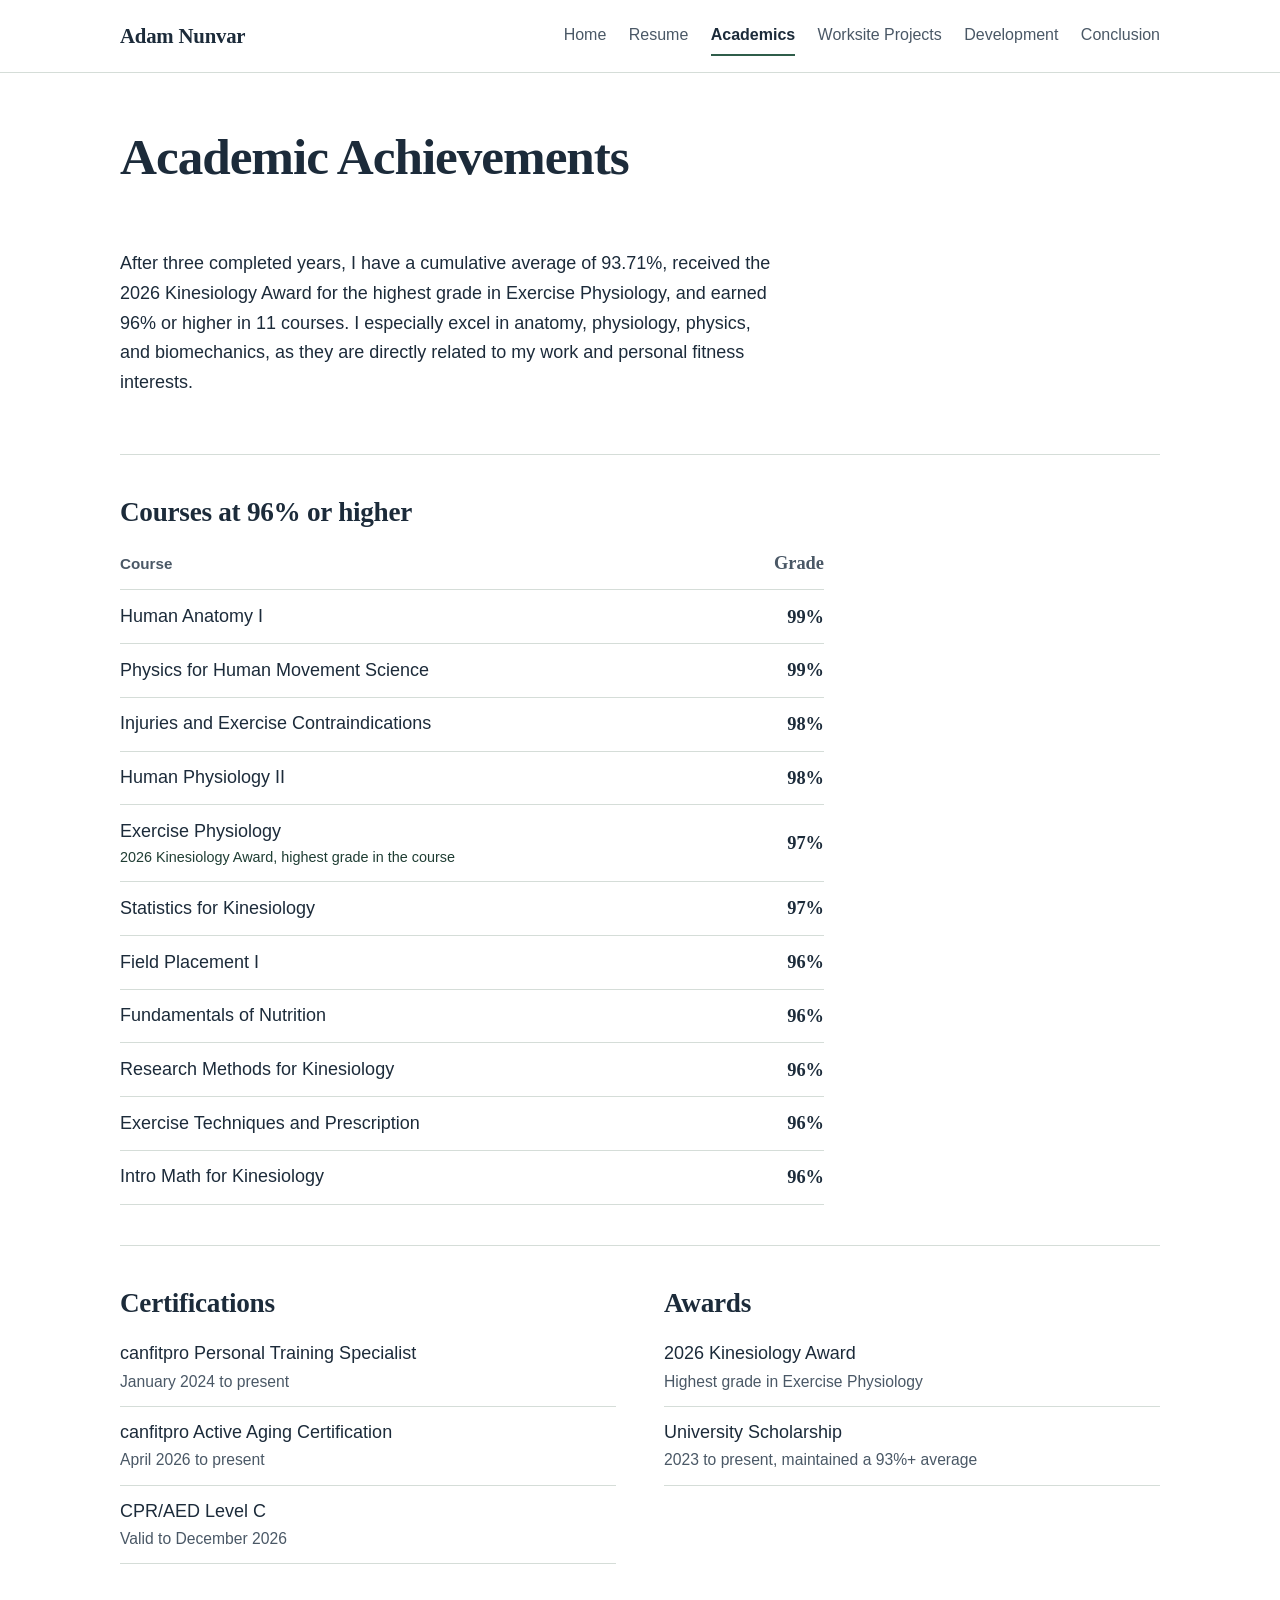
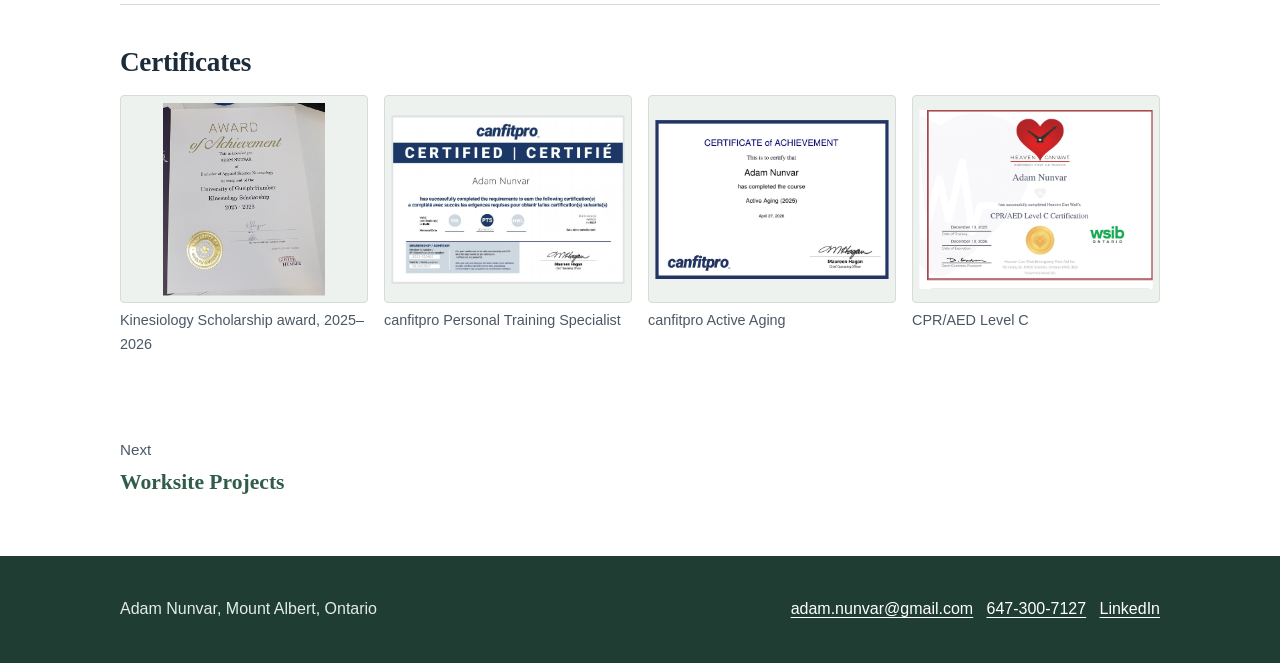
==== academics.html @ 46a08e7b "Add certificates gallery to Academic Achievements Co-Authored-By: Claude Opus 5.5 <noreply@anthropic" ====
<!doctype html>
<html lang="en-CA">
<head>
<meta charset="utf-8">
<meta name="viewport" content="width=device-width, initial-scale=1">
<title>Academic Achievements | Adam Nunvar</title>
<meta name="description" content="Adam Nunvar is a fourth-year kinesiology student, canfitpro certified personal trainer, and founder of Mount Wellness, small-group fitness for adults 60+ in Mount Albert, Ontario.">
<meta property="og:title" content="Academic Achievements | Adam Nunvar">
<meta property="og:description" content="Adam Nunvar is a fourth-year kinesiology student, canfitpro certified personal trainer, and founder of Mount Wellness, small-group fitness for adults 60+ in Mount Albert, Ontario.">
<meta property="og:image" content="adam-nunvar.jpg">
<link rel="icon" href="data:image/svg+xml,%3Csvg xmlns='http://www.w3.org/2000/svg' viewBox='0 0 64 64'%3E%3Crect width='64' height='64' rx='12' fill='%232f5d4a'/%3E%3Ctext x='32' y='43' font-family='Georgia,serif' font-size='30' font-weight='700' fill='white' text-anchor='middle'%3EAN%3C/text%3E%3C/svg%3E">
<link rel="preload" href="literata.woff2" as="font" type="font/woff2" crossorigin>
<link rel="stylesheet" href="styles.css?v=5">
<script src="site.js?v=5" defer></script>
</head>
<body>
<a class="skip" href="#main">Skip to content</a>
<header class="site-header">
  <div class="wrap">
    <a class="brand" href="index.html">Adam Nunvar</a>
    <nav class="nav" aria-label="Portfolio sections">
<a href="index.html">Home</a>
<a href="resume.html">Resume</a>
<a href="academics.html" aria-current="page">Academics</a>
<a href="projects.html">Worksite Projects</a>
<a href="development.html">Development</a>
<a href="conclusion.html">Conclusion</a>
    </nav>
  </div>
</header>
<main id="main">
<div class="wrap page-head">
    <h1>Academic Achievements</h1>
</div>
<div class="wrap">
  <section class="block prose" aria-label="Summary">
    <p>After three completed years, I have a cumulative average of 93.71%, received the 2026 Kinesiology Award for the highest grade in Exercise Physiology, and earned 96% or higher in 11 courses. I especially excel in anatomy, physiology, physics, and biomechanics, as they are directly related to my work and personal fitness interests.</p>
  </section>
  <section class="block" aria-labelledby="top-courses">
    <h2 id="top-courses">Courses at 96% or higher</h2>
    <table class="grades">
      <thead><tr><th scope="col">Course</th><th scope="col" class="num">Grade</th></tr></thead>
      <tbody>
        <tr><td>Human Anatomy I</td><td class="num">99%</td></tr>
        <tr><td>Physics for Human Movement Science</td><td class="num">99%</td></tr>
        <tr><td>Injuries and Exercise Contraindications</td><td class="num">98%</td></tr>
        <tr><td>Human Physiology II</td><td class="num">98%</td></tr>
        <tr><td>Exercise Physiology<span class="note">2026 Kinesiology Award, highest grade in the course</span></td><td class="num">97%</td></tr>
        <tr><td>Statistics for Kinesiology</td><td class="num">97%</td></tr>
        <tr><td>Field Placement I</td><td class="num">96%</td></tr>
        <tr><td>Fundamentals of Nutrition</td><td class="num">96%</td></tr>
        <tr><td>Research Methods for Kinesiology</td><td class="num">96%</td></tr>
        <tr><td>Exercise Techniques and Prescription</td><td class="num">96%</td></tr>
        <tr><td>Intro Math for Kinesiology</td><td class="num">96%</td></tr>
      </tbody>
    </table>
  </section>
  <section class="block two-col">
    <div>
      <h2>Certifications</h2>
      <ul class="plain-list">
        <li>canfitpro Personal Training Specialist<span>January 2024 to present</span></li>
        <li>canfitpro Active Aging Certification<span>April 2026 to present</span></li>
        <li>CPR/AED Level C<span>Valid to December 2026</span></li>
      </ul>
    </div>
    <div>
      <h2>Awards</h2>
      <ul class="plain-list">
        <li>2026 Kinesiology Award<span>Highest grade in Exercise Physiology</span></li>
        <li>University Scholarship<span>2023 to present, maintained a 93%+ average</span></li>
      </ul>
    </div>
  </section>
  <section class="block" aria-labelledby="certificates">
    <h2 id="certificates">Certificates</h2>
    <div class="gallery-block"><div class="gallery four certs"><figure><a class="zoom" href="cert-kin-award.jpg"><img src="cert-kin-award.jpg" alt="University of Guelph-Humber Award of Achievement for the Kinesiology Scholarship, 2025 to 2026, awarded to Adam Nunvar" loading="lazy"></a><figcaption>Kinesiology Scholarship award, 2025–2026</figcaption></figure><figure><a class="zoom" href="cert-pts.jpg"><img src="cert-pts.jpg" alt="canfitpro certificate showing Adam Nunvar as a certified Personal Training Specialist, renewal date June 29, 2027" loading="lazy"></a><figcaption>canfitpro Personal Training Specialist</figcaption></figure><figure><a class="zoom" href="cert-active-aging.jpg"><img src="cert-active-aging.jpg" alt="canfitpro Certificate of Achievement for the Active Aging course, awarded to Adam Nunvar on April 27, 2026" loading="lazy"></a><figcaption>canfitpro Active Aging</figcaption></figure><figure><a class="zoom" href="cert-cpr.jpg"><img src="cert-cpr.jpg" alt="Heaven Can Wait CPR/AED Level C certificate for Adam Nunvar, trained December 13, 2025, expires December 13, 2026" loading="lazy"></a><figcaption>CPR/AED Level C</figcaption></figure></div></div>
  </section>
</div>
<div class="wrap next">
  <small>Next</small>
  <a href="projects.html">Worksite Projects</a>
</div>
</main>
<footer class="site-footer">
  <div class="wrap">
    <p>Adam Nunvar, Mount Albert, Ontario</p>
    <p><a href="mailto:adam.nunvar@gmail.com">adam.nunvar@gmail.com</a> &nbsp; <a href="tel:+16473007127">647-300-7127</a> &nbsp; <a href="https://www.linkedin.com/in/adam-nunvar-423a0a282/">LinkedIn</a></p>
  </div>
</footer>
<script>
(function () {
  if (!("IntersectionObserver" in window) || window.matchMedia("(prefers-reduced-motion: reduce)").matches) return;
  document.documentElement.classList.add("js-reveal");
  var io = new IntersectionObserver(function (items) {
    items.forEach(function (it) { if (it.isIntersecting) { it.target.classList.add("in"); io.unobserve(it.target); } });
  }, { rootMargin: "0px 0px -8% 0px" });
  document.querySelectorAll(".reveal").forEach(function (el) { io.observe(el); });
})();
</script>
</body>
</html>
---- styles.css ----
@font-face { font-family: "Literata"; src: url("fonts/literata.woff2") format("woff2-variations"), url("fonts/literata.woff2") format("woff2"); font-weight: 200 900; font-style: normal; font-display: swap; }
@font-face { font-family: "Public Sans"; src: url("fonts/public-sans-400.woff2") format("woff2"); font-weight: 400; font-style: normal; font-display: swap; }
@font-face { font-family: "Public Sans"; src: url("fonts/public-sans-600.woff2") format("woff2"); font-weight: 600; font-style: normal; font-display: swap; }

:root {
  --ink: #1c2b3a;
  --ink-soft: #4a5866;
  --spruce: #2f5d4a;
  --spruce-deep: #1f3d33;
  --mist: #eef2ef;
  --line: #d5ddd8;
  --paper: #ffffff;
  --serif: "Literata", Georgia, serif;
  --sans: "Public Sans", "Segoe UI", Arial, sans-serif;
  --measure: 66ch;
}

* { box-sizing: border-box; }
html { -webkit-text-size-adjust: 100%; }
body {
  margin: 0;
  background: var(--paper);
  color: var(--ink);
  font-family: var(--sans);
  font-size: 1.125rem;
  line-height: 1.65;
}
img { max-width: 100%; height: auto; display: block; }
a { color: var(--spruce); text-underline-offset: 3px; }
a:hover { color: var(--spruce-deep); }
:focus-visible { outline: 3px solid var(--spruce); outline-offset: 3px; border-radius: 2px; }

.skip { position: absolute; left: -999px; top: 0; background: var(--spruce); color: #fff; padding: .5rem 1rem; z-index: 10; }
.skip:focus { left: 1rem; top: 1rem; }

.wrap { width: 100%; max-width: 1080px; margin: 0 auto; padding: 0 1.25rem; }

/* Header */
.site-header { border-bottom: 1px solid var(--line); background: var(--paper); }
.site-header .wrap { display: flex; align-items: center; justify-content: space-between; gap: 1.5rem; min-height: 4.5rem; flex-wrap: wrap; }
.brand { font-family: var(--serif); font-weight: 600; font-size: 1.3rem; color: var(--ink); text-decoration: none; letter-spacing: -.01em; }
.nav { display: flex; gap: .25rem 1.4rem; flex-wrap: wrap; }
.nav a { color: var(--ink-soft); text-decoration: none; font-size: 1rem; padding: .35rem 0; border-bottom: 2px solid transparent; }
.nav a:hover { color: var(--ink); }
.nav a[aria-current="page"] { color: var(--ink); border-bottom-color: var(--spruce); font-weight: 600; }

/* Page title */
.page-head { padding-top: 3.5rem; padding-bottom: 1.5rem; }
.page-head h1 { font-family: var(--serif); font-weight: 600; font-size: clamp(2.2rem, 5vw, 3.2rem); line-height: 1.1; margin: 0; letter-spacing: -.02em; }
.page-head p { margin: .9rem 0 0; color: var(--ink-soft); max-width: var(--measure); }

h2 { font-family: var(--serif); font-weight: 600; font-size: 1.7rem; line-height: 1.25; margin: 0 0 .5rem; letter-spacing: -.01em; }
h3 { font-family: var(--serif); font-weight: 600; font-size: 1.3rem; line-height: 1.3; margin: 0; }
p { margin: 0 0 1rem; }
.prose { max-width: var(--measure); }

section.block { padding: 2.5rem 0; }
section.block + section.block { border-top: 1px solid var(--line); }

/* Home hero */
.hero { display: grid; grid-template-columns: minmax(0, 5fr) minmax(0, 7fr); gap: 3.5rem; align-items: start; padding: 3.5rem 0 3rem; }
.hero-photo { margin: 0; }
.hero-photo img { border-radius: 6px; aspect-ratio: 4 / 5; object-fit: cover; width: 100%; }
.hero h1 { font-family: var(--serif); font-weight: 600; font-size: clamp(2.8rem, 7vw, 4.6rem); line-height: 1; letter-spacing: -.03em; margin: 0 0 .9rem; }
.roles { list-style: none; padding: 0; margin: 0 0 2rem; display: flex; flex-wrap: wrap; gap: .5rem; }
.roles li { background: var(--mist); color: var(--spruce-deep); font-size: .95rem; font-weight: 600; padding: .3rem .75rem; border-radius: 999px; }
.hero .prose p:first-child { font-family: var(--serif); font-size: 1.35rem; line-height: 1.5; }
.actions { display: flex; flex-wrap: wrap; gap: .75rem; margin-top: 1.75rem; }
.btn { display: inline-block; background: var(--spruce); color: #fff; text-decoration: none; font-weight: 600; padding: .8rem 1.3rem; border-radius: 6px; font-size: 1rem; }
.btn:hover { background: var(--spruce-deep); color: #fff; }
.btn.secondary { background: transparent; color: var(--spruce); box-shadow: inset 0 0 0 2px var(--spruce); }
.btn.secondary:hover { background: var(--mist); color: var(--spruce-deep); }

/* Training log */
.log { background: var(--mist); border-radius: 6px; padding: 2rem 2.25rem; }
.log h2 { font-size: 1.4rem; margin-bottom: 1rem; }
.log dl { margin: 0; display: grid; grid-template-columns: max-content 1fr; }
.log dt, .log dd { padding: .85rem 0; border-top: 1px solid var(--line); margin: 0; }
.log dt { font-family: var(--serif); font-weight: 600; font-size: 1.6rem; line-height: 1.2; padding-right: 2rem; color: var(--spruce-deep); font-variant-numeric: tabular-nums; }
.log dd { align-self: center; color: var(--ink); }
.log dt:first-of-type, .log dd:first-of-type { border-top: 0; }

/* Quote */
.quote { margin: 0; max-width: 46rem; }
.quote p { font-family: var(--serif); font-size: clamp(1.35rem, 2.6vw, 1.7rem); line-height: 1.45; margin: 0 0 1rem; }
.quote p::before { content: "\201C"; }
.quote p::after { content: "\201D"; }
.quote cite { font-style: normal; color: var(--ink-soft); }

/* Entries (resume, projects, development) */
.entry { display: grid; grid-template-columns: 13rem minmax(0, 1fr); gap: 2rem; padding: 2.25rem 0; border-top: 1px solid var(--line); }
.entry:first-of-type { border-top: 0; }
.entry-when { color: var(--ink-soft); font-size: .98rem; line-height: 1.5; }
.entry-when strong { display: block; color: var(--ink); font-weight: 600; }
.entry h3 { margin-bottom: .2rem; }
.entry .org { color: var(--ink-soft); margin: 0 0 1rem; }
.entry .body { max-width: var(--measure); }
.entry-title { display: flex; align-items: center; gap: .9rem; }
.entry-title img { width: 3.2rem; height: 3.2rem; flex: none; }
.skills { margin: 1rem 0 0; color: var(--spruce-deep); font-size: 1rem; }
.skills b { font-weight: 600; }
.status { display: inline-block; background: var(--mist); color: var(--spruce-deep); font-size: .9rem; font-weight: 600; padding: .2rem .65rem; border-radius: 999px; margin-left: .5rem; vertical-align: middle; }

.figure { margin: 0 0 1.25rem; }
.figure img { border-radius: 6px; border: 1px solid var(--line); }
.figure figcaption { color: var(--ink-soft); font-size: .95rem; margin-top: .5rem; }

.lesson { border-left: 3px solid var(--spruce); padding: .25rem 0 .25rem 1.25rem; margin: 1.25rem 0 0; max-width: var(--measure); }

/* Grades */
.grades { width: 100%; max-width: 44rem; border-collapse: collapse; margin-top: .5rem; font-variant-numeric: tabular-nums; }
.grades th, .grades td { text-align: left; padding: .7rem 0; border-bottom: 1px solid var(--line); vertical-align: middle; }
.grades th { font-weight: 600; font-size: .95rem; color: var(--ink-soft); }
.grades td.num, .grades th.num { text-align: right; width: 4rem; font-family: var(--serif); font-weight: 600; font-size: 1.15rem; }
.grades .bar { width: 38%; padding-left: 1.5rem; }
.grades .bar span { display: block; height: .5rem; border-radius: 99px; background: var(--spruce); }
.grades .note { display: block; font-size: .9rem; color: var(--spruce-deep); }

.plain-list { list-style: none; padding: 0; margin: 0; max-width: var(--measure); }
.plain-list li { padding: .7rem 0; border-bottom: 1px solid var(--line); }
.plain-list li span { display: block; color: var(--ink-soft); font-size: .98rem; }

.two-col { display: grid; grid-template-columns: 1fr 1fr; gap: 3rem; }

/* Next page + footer */
.next { padding-top: 2.5rem; padding-bottom: 3.5rem; }
.next a { font-family: var(--serif); font-size: 1.35rem; font-weight: 600; text-decoration: none; }
.next a:hover { text-decoration: underline; }
.next small { display: block; color: var(--ink-soft); font-size: .95rem; margin-bottom: .2rem; }

.site-footer { background: var(--spruce-deep); color: #e4ece7; padding: 2.5rem 0; font-size: 1rem; }
.site-footer a { color: #fff; }
.site-footer .wrap { display: flex; flex-wrap: wrap; justify-content: space-between; gap: 1rem 2rem; }
.site-footer p { margin: 0; }

@media (max-width: 860px) {
  .hero { grid-template-columns: 1fr; gap: 2rem; padding-top: 2rem; }
  .hero-photo { max-width: 22rem; }
  .entry { grid-template-columns: minmax(0, 1fr); gap: .5rem; }
  .two-col { grid-template-columns: 1fr; gap: 1.5rem; }
}
@media (max-width: 560px) {
  body { font-size: 1.0625rem; }
  .site-header .wrap { padding-top: .75rem; padding-bottom: .5rem; }
  .nav { gap: .1rem 1rem; }
  .log { padding: 1.5rem 1.25rem; }
  .log dl { grid-template-columns: 1fr; }
  .log dt { padding-bottom: 0; }
  .log dd { border-top: 0; padding-top: .1rem; }
  .grades .bar { display: none; }
}
@media (prefers-reduced-motion: reduce) { * { scroll-behavior: auto !important; } }
@media print {
  .site-header, .site-footer, .next, .actions { display: none; }
}

/* What I did / what it taught me */
.facts { margin: 0; max-width: var(--measure); }
.facts dt { font-weight: 600; color: var(--spruce-deep); font-size: 1rem; margin-top: 1rem; }
.facts dt:first-child { margin-top: 0; }
.facts dd { margin: .15rem 0 0; }

/* ---- v2 layout: lighter entries ---- */
.entry { display: block; padding: 2.75rem 0; }
.entry-head { display: flex; justify-content: space-between; align-items: flex-start; gap: .5rem 2rem; flex-wrap: wrap; margin-bottom: 1.4rem; }
.entry-head .org { margin: .1rem 0 0; }
.entry-title { align-items: flex-start; }
.entry-logo { width: 3.2rem; height: 3.2rem; flex: none; margin-top: .1rem; }
.entry-when { margin: 0; text-align: right; color: var(--ink-soft); font-size: .98rem; line-height: 1.45; }
.entry-when strong { display: block; color: var(--ink); font-weight: 600; }
.entry-when span { display: block; }
.entry .body { max-width: none; }
.entry .body > p, .entry .body > .figure { max-width: var(--measure); }

.facts { display: grid; grid-template-columns: repeat(2, minmax(0, 1fr)); gap: 1.25rem 2.5rem; margin: 0; max-width: none; align-items: start; }
.facts.n3 { grid-template-columns: repeat(3, minmax(0, 1fr)); gap: 1.25rem 2rem; }
.fact h4 { font-family: var(--sans); font-size: .95rem; font-weight: 600; color: var(--spruce-deep); margin: 0 0 .35rem; }
.fact p { margin: 0; }
.fact.reflect { background: var(--mist); border-radius: 6px; padding: 1.1rem 1.3rem 1.2rem; }
.fact .lead { display: block; font-family: var(--serif); font-size: 1.22rem; line-height: 1.4; font-weight: 500; color: var(--ink); margin-bottom: .45rem; }
.skills { margin-top: 1.25rem; }

/* Scroll reveal: only when JS is running and motion is allowed */
.js-reveal .reveal { opacity: 0; transform: translateY(14px); transition: opacity .6s ease, transform .6s ease; }
.js-reveal .reveal.in { opacity: 1; transform: none; }

@media (max-width: 960px) {
  .facts.n3 { grid-template-columns: repeat(2, minmax(0, 1fr)); }
  .facts.n3 .fact.reflect { grid-column: 1 / -1; }
}
@media (max-width: 720px) {
  .facts, .facts.n3 { grid-template-columns: minmax(0, 1fr); }
  .entry-when { text-align: left; }
  .entry-when strong, .entry-when span { display: inline; }
  .entry-when span::before { content: ", "; }
  .entry { padding: 2rem 0; }
}

/* ---- Visuals ---- */
.gallery-block { margin-top: 1.5rem; }
.gallery-title { font-family: var(--sans); font-size: .95rem; font-weight: 600; color: var(--spruce-deep); margin: 0 0 .6rem; }
.gallery { display: grid; gap: 1rem; align-items: end; }
.gallery.four { grid-template-columns: repeat(4, minmax(0, 1fr)); max-width: 44rem; }
.gallery.three { grid-template-columns: repeat(3, minmax(0, 1fr)); }
.gallery.two { grid-template-columns: repeat(2, minmax(0, 1fr)); max-width: 40rem; align-items: start; }
.gallery figure { margin: 0; }
.gallery a { display: block; }
.gallery img { width: 100%; border-radius: 4px; border: 1px solid var(--line); background: var(--mist); }
.gallery.four img { height: 11rem; object-fit: contain; padding: .4rem; }
.gallery.two img { aspect-ratio: 4 / 5; object-fit: cover; }
.gallery figcaption { font-size: .9rem; color: var(--ink-soft); margin-top: .35rem; }
.gallery a:hover img { border-color: var(--spruce); }

.media { display: grid; grid-template-columns: minmax(0, 1fr) minmax(0, 20rem); gap: 2rem; align-items: start; }
.media-fig { margin: 0; }
.media-fig img { border-radius: 6px; border: 1px solid var(--line); }
.media-fig figcaption { font-size: .9rem; color: var(--ink-soft); margin-top: .35rem; }

.conclusion { display: grid; grid-template-columns: minmax(0, 22rem) minmax(0, 1fr); gap: 3rem; align-items: start; }
.conclusion-photo { margin: 0; }
.conclusion-photo img { border-radius: 6px; aspect-ratio: 4 / 3; object-fit: cover; }

@media (max-width: 860px) {
  .conclusion, .media { grid-template-columns: minmax(0, 1fr); gap: 1.25rem; }
  .media-fig { max-width: 22rem; }
}
@media (max-width: 560px) {
  .gallery.four { grid-template-columns: repeat(2, minmax(0, 1fr)); }
  .gallery.three { grid-template-columns: minmax(0, 1fr); }
  .gallery.four img { height: 9rem; }
}

.gallery-block + .facts { margin-top: 1.75rem; }
.body > .gallery-block:first-child { margin-top: 0; }

.media-small { grid-template-columns: minmax(0, 1fr) minmax(0, 14rem); }
@media (max-width: 860px) { .media-small .media-fig { max-width: 14rem; } }

/* ---- Expandable images ---- */
a.zoom { display: block; cursor: zoom-in; }
a.zoom img { transition: opacity .15s ease; }
a.zoom:hover img { opacity: .92; }
.lightbox { position: fixed; inset: 0; z-index: 50; display: none; align-items: center; justify-content: center; padding: 3.5rem 1rem 1.5rem; background: rgba(15, 25, 22, .94); }
.lightbox.open { display: flex; }
.lightbox figure { margin: 0; max-width: min(1100px, 100%); max-height: 100%; display: flex; flex-direction: column; align-items: center; }
.lightbox img { max-width: 100%; max-height: calc(100vh - 8rem); width: auto; height: auto; border-radius: 4px; background: #fff; }
.lightbox figcaption { color: #e4ece7; margin-top: .75rem; font-size: 1rem; text-align: center; }
.lightbox-close { position: absolute; top: .75rem; right: 1rem; width: 2.75rem; height: 2.75rem; border: 0; border-radius: 50%; background: rgba(255,255,255,.12); color: #fff; font-size: 2rem; line-height: 1; cursor: pointer; }
.lightbox-close:hover { background: rgba(255,255,255,.25); }
.lightbox-on, .lightbox-on body { overflow: hidden; }
.sr-only { position: absolute; width: 1px; height: 1px; padding: 0; margin: -1px; overflow: hidden; clip: rect(0,0,0,0); white-space: nowrap; border: 0; }

/* certificates gallery */
.gallery.certs { max-width: none; align-items: start; }
.gallery.certs img { height: 13rem; }
#certificates + .gallery-block { margin-top: 1rem; }
@media (max-width: 640px) { .gallery.certs img { height: 10rem; } }
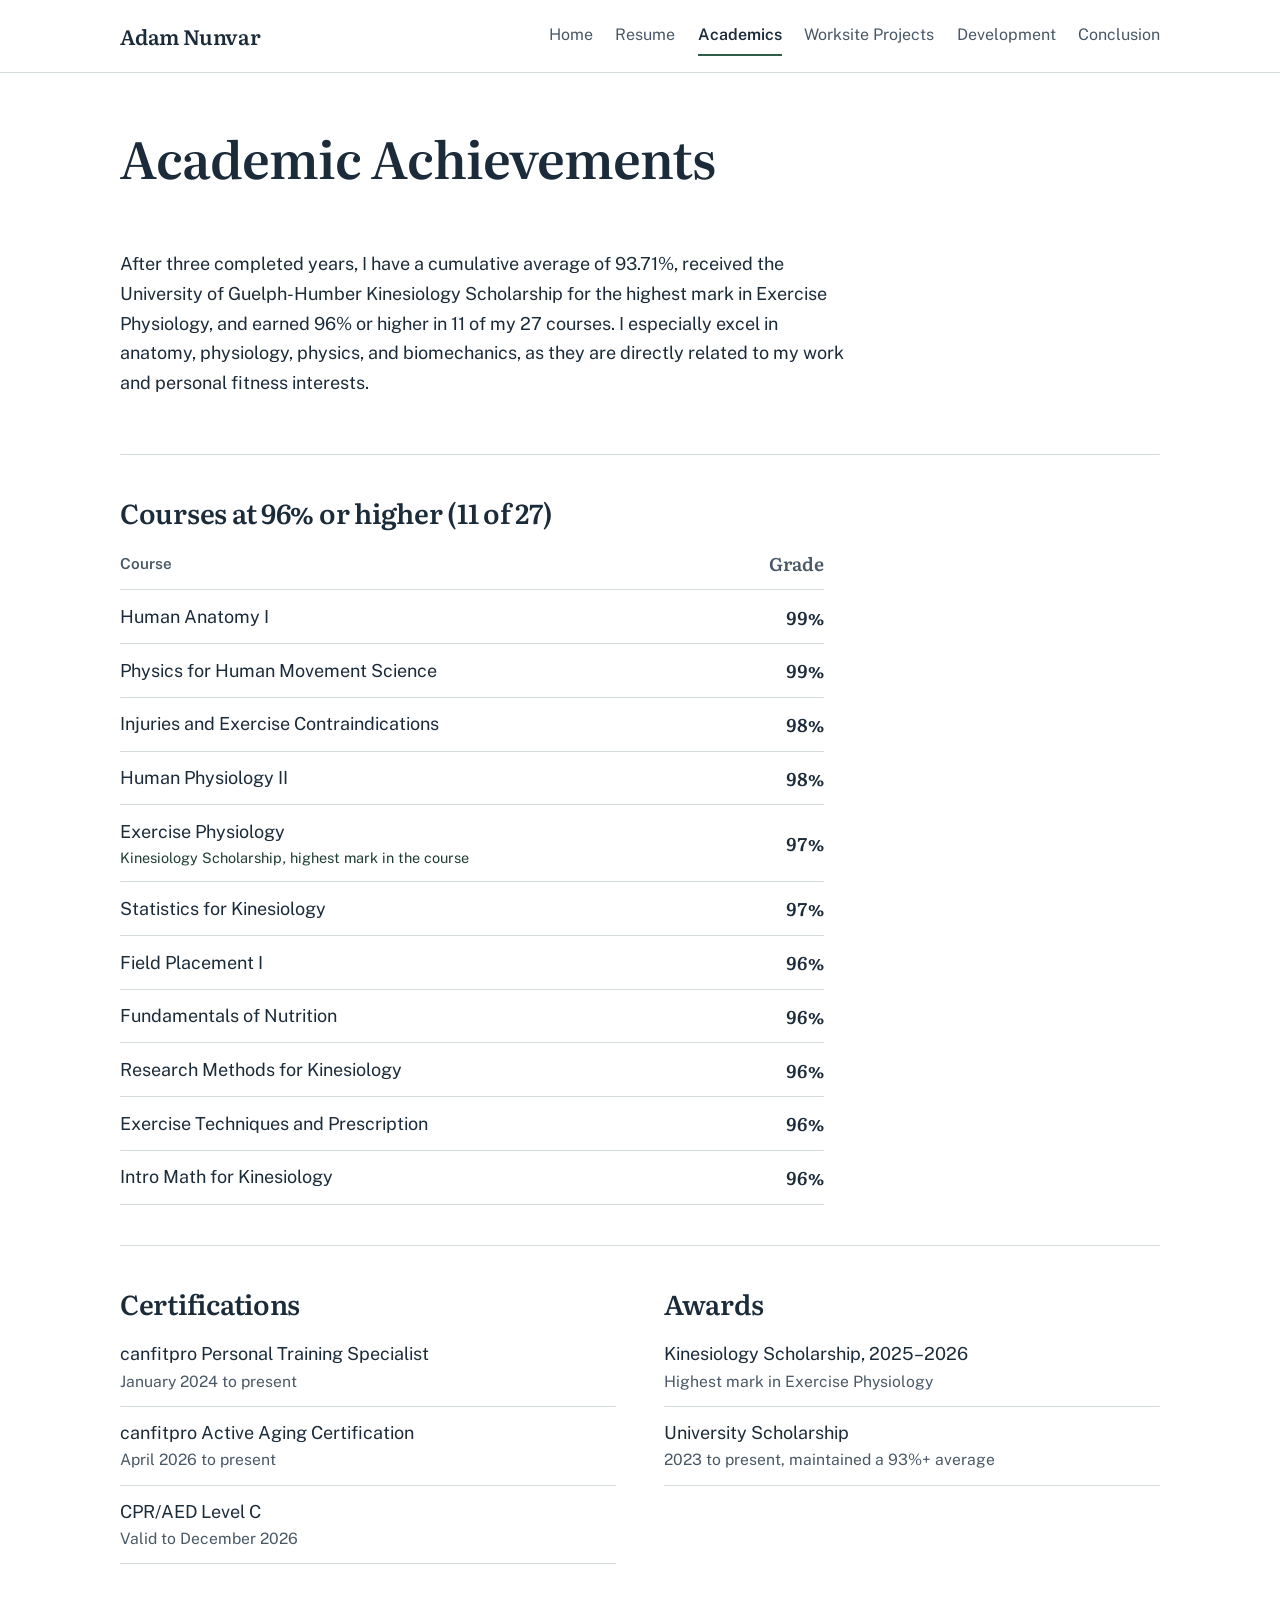
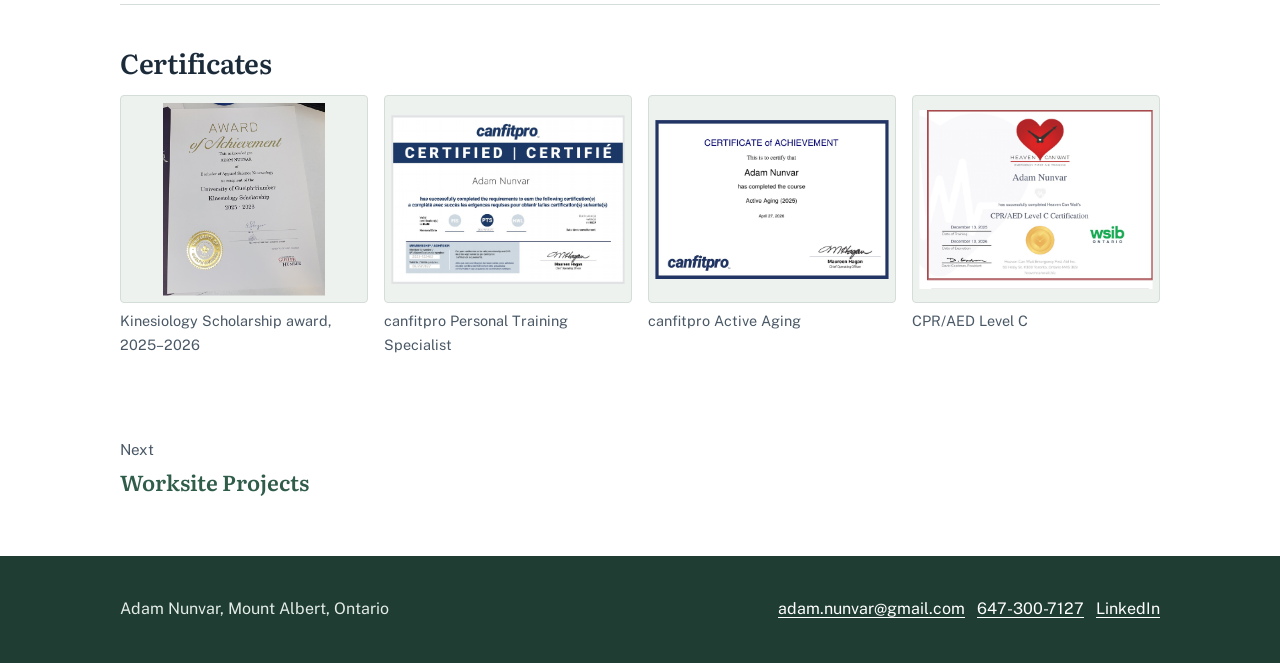
==== commit 9fd66d51: "Correct award name to Kinesiology Scholarship; show 11 of 27 courses Co-Authored-By: Claude Opus 5.5" ====
--- a/academics.html
+++ b/academics.html
@@ -34,10 +34,10 @@
 </div>
 <div class="wrap">
   <section class="block prose" aria-label="Summary">
-    <p>After three completed years, I have a cumulative average of 93.71%, received the 2026 Kinesiology Award for the highest grade in Exercise Physiology, and earned 96% or higher in 11 courses. I especially excel in anatomy, physiology, physics, and biomechanics, as they are directly related to my work and personal fitness interests.</p>
+    <p>After three completed years, I have a cumulative average of 93.71%, received the University of Guelph-Humber Kinesiology Scholarship for the highest mark in Exercise Physiology, and earned 96% or higher in 11 of my 27 courses. I especially excel in anatomy, physiology, physics, and biomechanics, as they are directly related to my work and personal fitness interests.</p>
   </section>
   <section class="block" aria-labelledby="top-courses">
-    <h2 id="top-courses">Courses at 96% or higher</h2>
+    <h2 id="top-courses">Courses at 96% or higher (11 of 27)</h2>
     <table class="grades">
       <thead><tr><th scope="col">Course</th><th scope="col" class="num">Grade</th></tr></thead>
       <tbody>
@@ -45,7 +45,7 @@
         <tr><td>Physics for Human Movement Science</td><td class="num">99%</td></tr>
         <tr><td>Injuries and Exercise Contraindications</td><td class="num">98%</td></tr>
         <tr><td>Human Physiology II</td><td class="num">98%</td></tr>
-        <tr><td>Exercise Physiology<span class="note">2026 Kinesiology Award, highest grade in the course</span></td><td class="num">97%</td></tr>
+        <tr><td>Exercise Physiology<span class="note">Kinesiology Scholarship, highest mark in the course</span></td><td class="num">97%</td></tr>
         <tr><td>Statistics for Kinesiology</td><td class="num">97%</td></tr>
         <tr><td>Field Placement I</td><td class="num">96%</td></tr>
         <tr><td>Fundamentals of Nutrition</td><td class="num">96%</td></tr>
@@ -67,7 +67,7 @@
     <div>
       <h2>Awards</h2>
       <ul class="plain-list">
-        <li>2026 Kinesiology Award<span>Highest grade in Exercise Physiology</span></li>
+        <li>Kinesiology Scholarship, 2025–2026<span>Highest mark in Exercise Physiology</span></li>
         <li>University Scholarship<span>2023 to present, maintained a 93%+ average</span></li>
       </ul>
     </div>
--- a/styles.css
+++ b/styles.css
@@ -1,6 +1,6 @@
-@font-face { font-family: "Literata"; src: url("fonts/literata.woff2") format("woff2-variations"), url("fonts/literata.woff2") format("woff2"); font-weight: 200 900; font-style: normal; font-display: swap; }
-@font-face { font-family: "Public Sans"; src: url("fonts/public-sans-400.woff2") format("woff2"); font-weight: 400; font-style: normal; font-display: swap; }
-@font-face { font-family: "Public Sans"; src: url("fonts/public-sans-600.woff2") format("woff2"); font-weight: 600; font-style: normal; font-display: swap; }
+@font-face { font-family: "Literata"; src: url("literata.woff2") format("woff2-variations"), url("literata.woff2") format("woff2"); font-weight: 200 900; font-style: normal; font-display: swap; }
+@font-face { font-family: "Public Sans"; src: url("public-sans-400.woff2") format("woff2"); font-weight: 400; font-style: normal; font-display: swap; }
+@font-face { font-family: "Public Sans"; src: url("public-sans-600.woff2") format("woff2"); font-weight: 600; font-style: normal; font-display: swap; }
 
 :root {
   --ink: #1c2b3a;
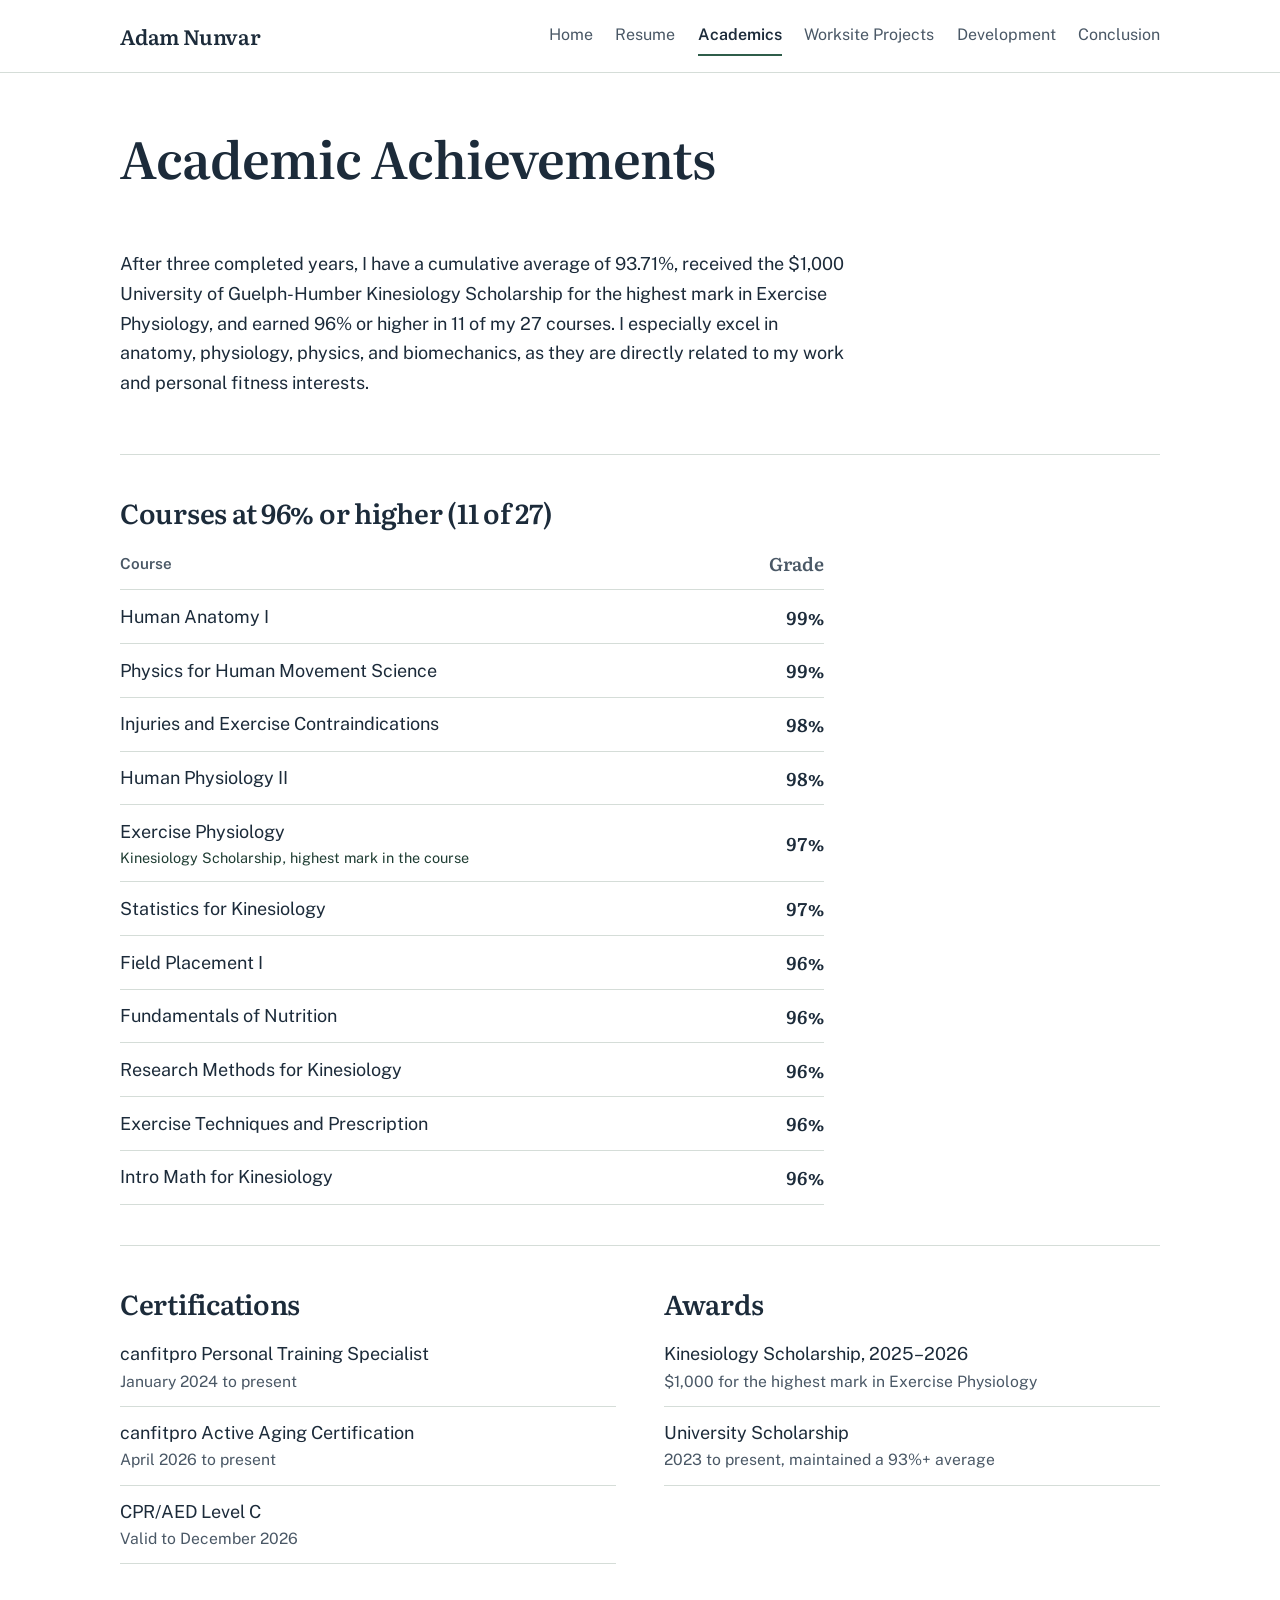
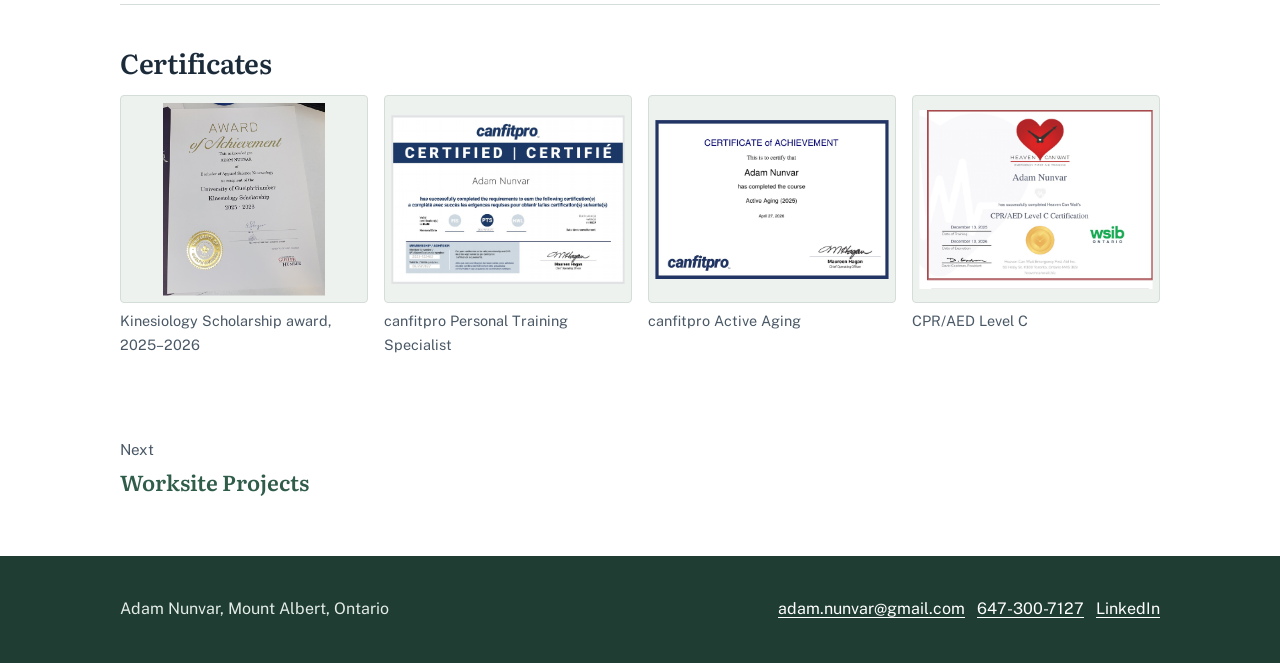
==== commit 90ae2ca0: "Add scholarship value Co-Authored-By: Claude Opus 5.5 <noreply@anthropic.com> Claude-Session: https:" ====
--- a/academics.html
+++ b/academics.html
@@ -34,7 +34,7 @@
 </div>
 <div class="wrap">
   <section class="block prose" aria-label="Summary">
-    <p>After three completed years, I have a cumulative average of 93.71%, received the University of Guelph-Humber Kinesiology Scholarship for the highest mark in Exercise Physiology, and earned 96% or higher in 11 of my 27 courses. I especially excel in anatomy, physiology, physics, and biomechanics, as they are directly related to my work and personal fitness interests.</p>
+    <p>After three completed years, I have a cumulative average of 93.71%, received the $1,000 University of Guelph-Humber Kinesiology Scholarship for the highest mark in Exercise Physiology, and earned 96% or higher in 11 of my 27 courses. I especially excel in anatomy, physiology, physics, and biomechanics, as they are directly related to my work and personal fitness interests.</p>
   </section>
   <section class="block" aria-labelledby="top-courses">
     <h2 id="top-courses">Courses at 96% or higher (11 of 27)</h2>
@@ -67,7 +67,7 @@
     <div>
       <h2>Awards</h2>
       <ul class="plain-list">
-        <li>Kinesiology Scholarship, 2025–2026<span>Highest mark in Exercise Physiology</span></li>
+        <li>Kinesiology Scholarship, 2025–2026<span>$1,000 for the highest mark in Exercise Physiology</span></li>
         <li>University Scholarship<span>2023 to present, maintained a 93%+ average</span></li>
       </ul>
     </div>
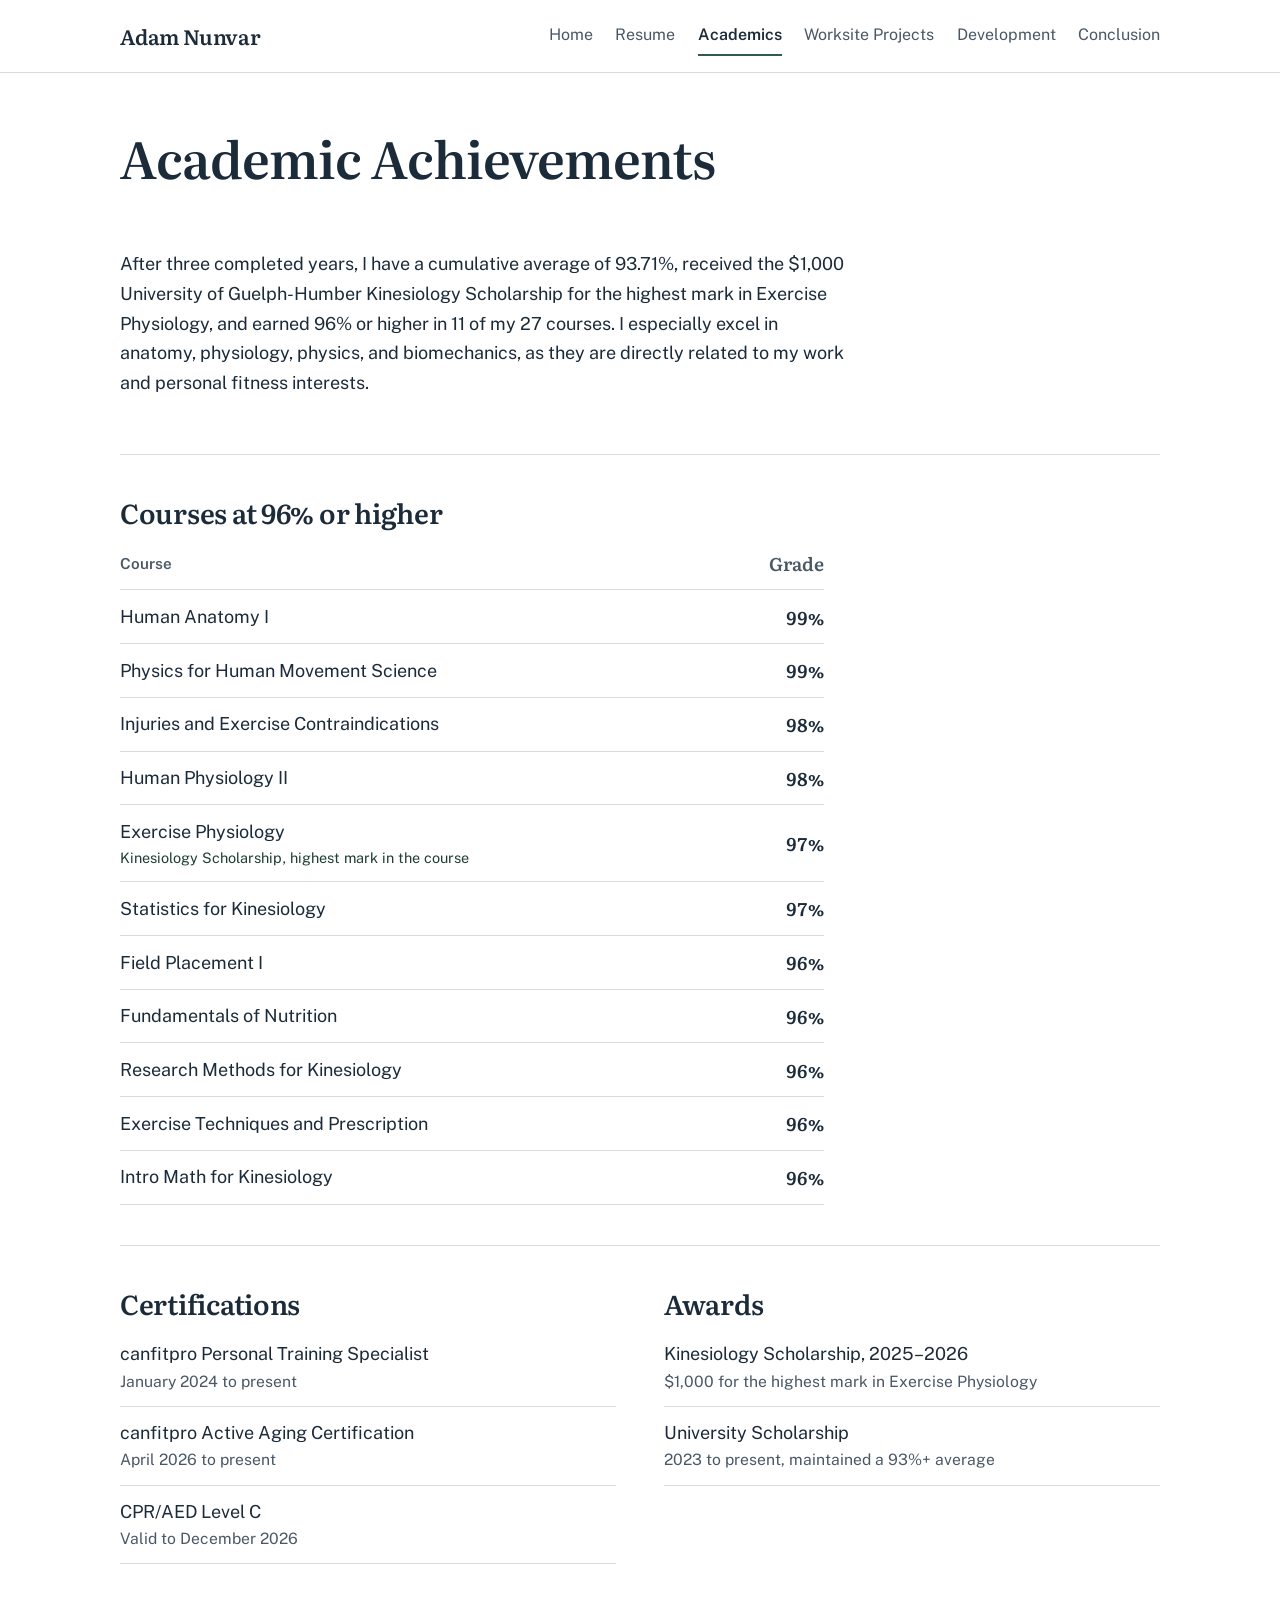
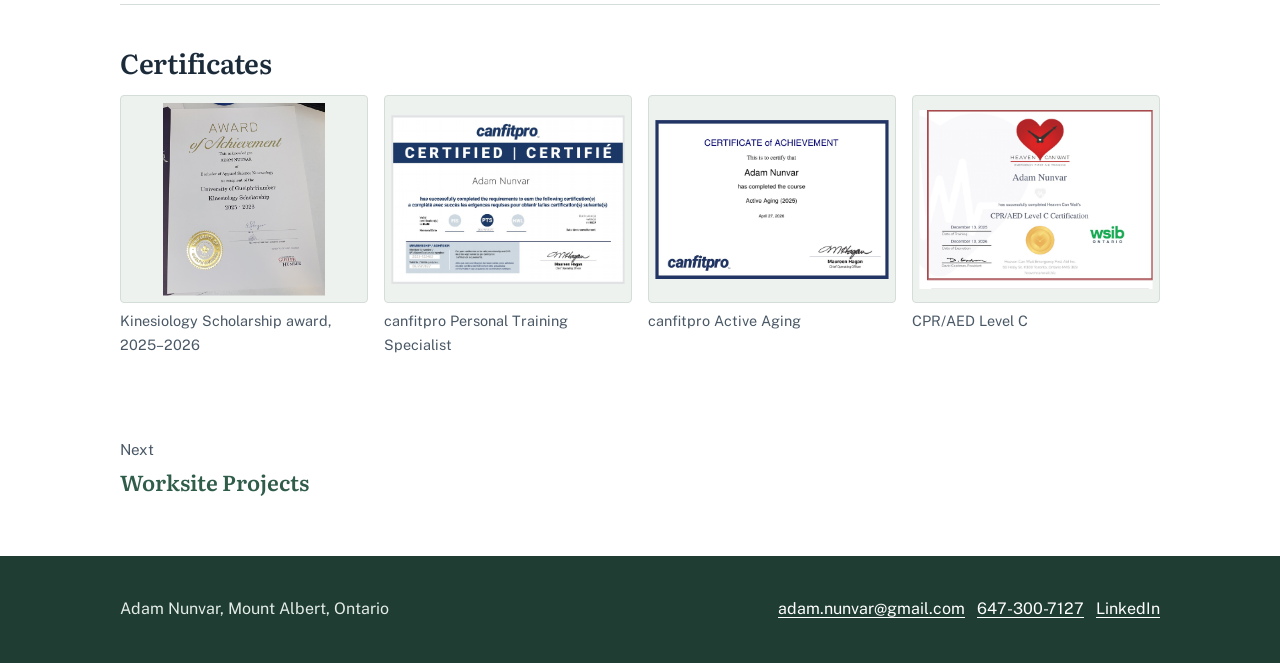
==== commit 974c301d: "Mention 11 of 27 once on the site Co-Authored-By: Claude Opus 5.5 <noreply@anthropic.com> Claude-Ses" ====
--- a/academics.html
+++ b/academics.html
@@ -37,7 +37,7 @@
     <p>After three completed years, I have a cumulative average of 93.71%, received the $1,000 University of Guelph-Humber Kinesiology Scholarship for the highest mark in Exercise Physiology, and earned 96% or higher in 11 of my 27 courses. I especially excel in anatomy, physiology, physics, and biomechanics, as they are directly related to my work and personal fitness interests.</p>
   </section>
   <section class="block" aria-labelledby="top-courses">
-    <h2 id="top-courses">Courses at 96% or higher (11 of 27)</h2>
+    <h2 id="top-courses">Courses at 96% or higher</h2>
     <table class="grades">
       <thead><tr><th scope="col">Course</th><th scope="col" class="num">Grade</th></tr></thead>
       <tbody>
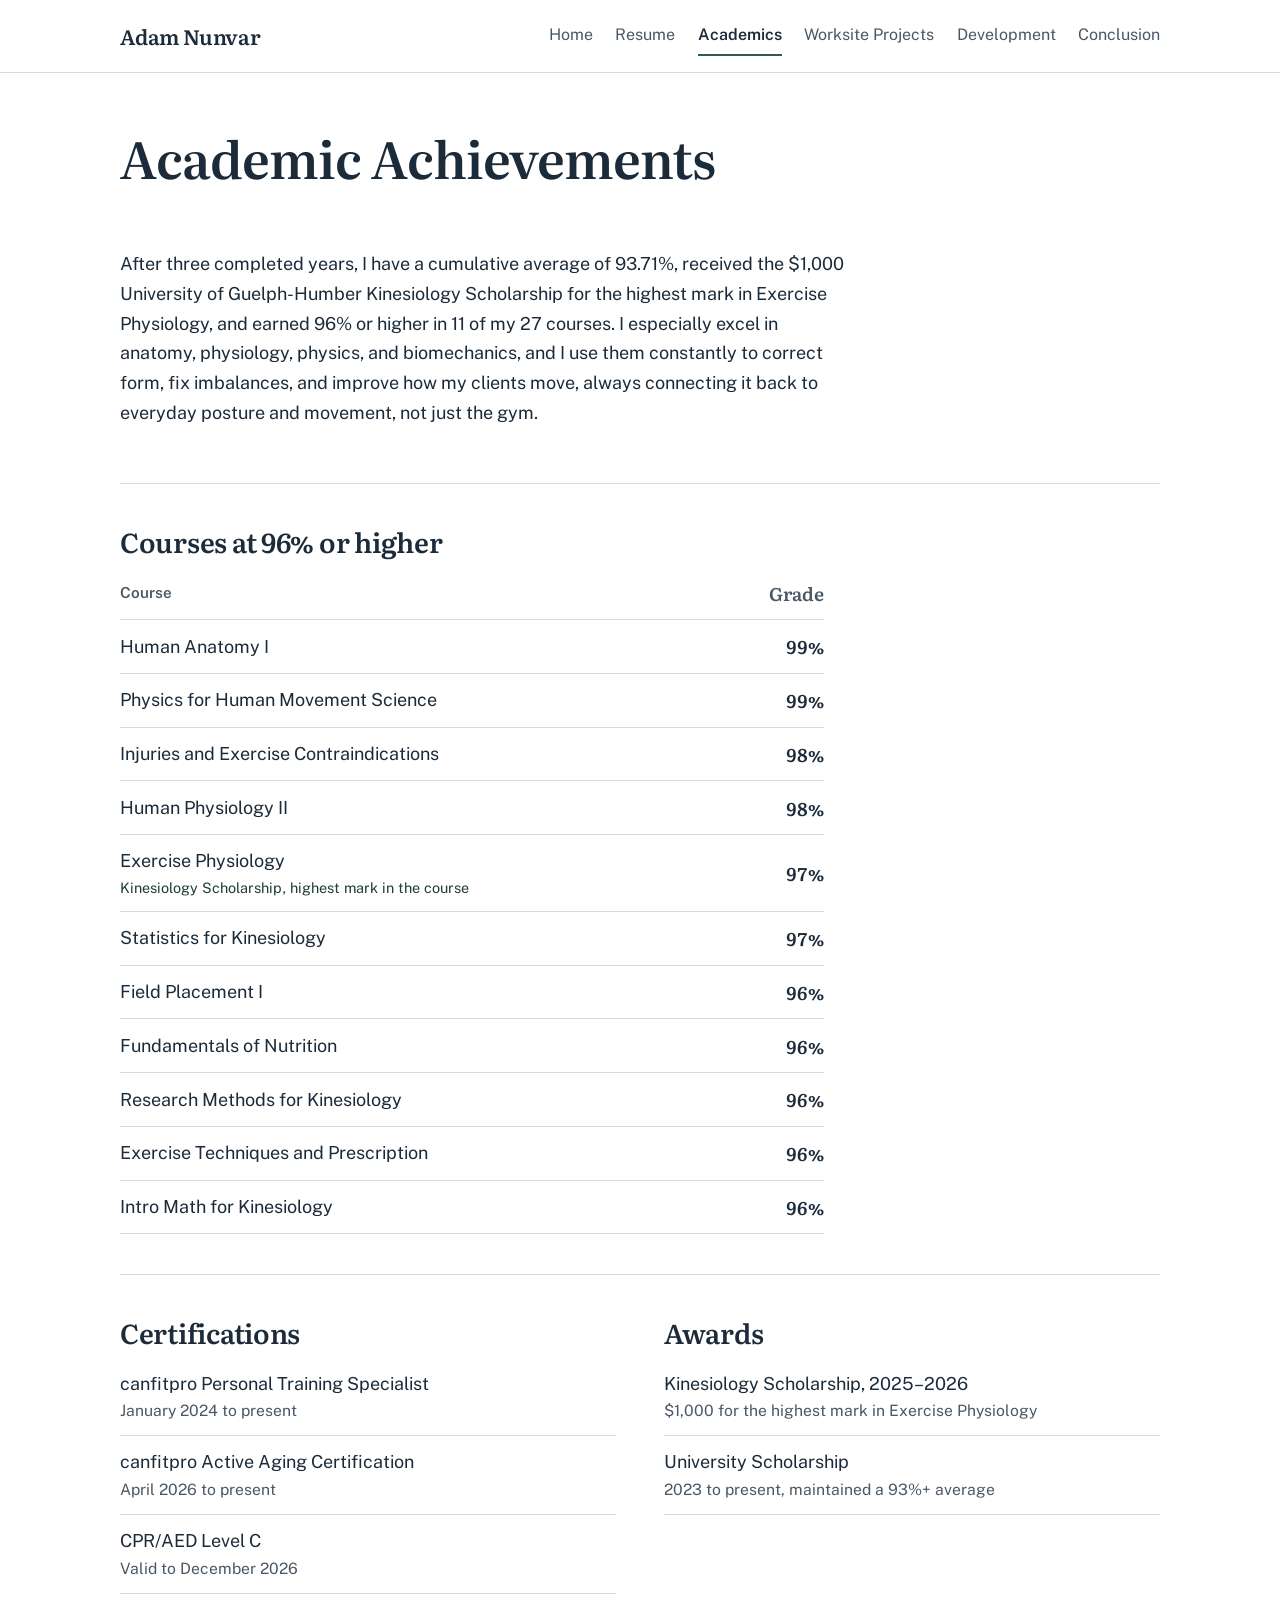
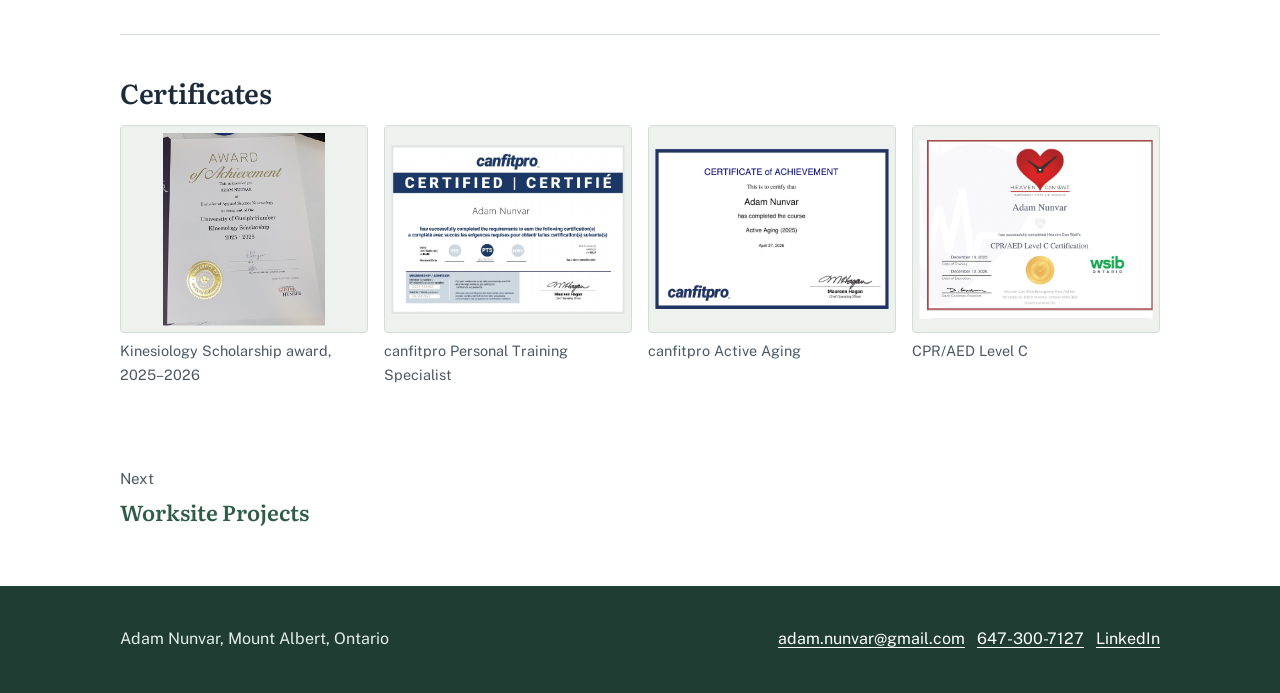
==== commit a61146fb: "Strengthen academic reflection and worksite project impact Co-Authored-By: Claude Opus 5.5 <noreply@" ====
--- a/academics.html
+++ b/academics.html
@@ -10,8 +10,8 @@
 <meta property="og:image" content="adam-nunvar.jpg">
 <link rel="icon" href="data:image/svg+xml,%3Csvg xmlns='http://www.w3.org/2000/svg' viewBox='0 0 64 64'%3E%3Crect width='64' height='64' rx='12' fill='%232f5d4a'/%3E%3Ctext x='32' y='43' font-family='Georgia,serif' font-size='30' font-weight='700' fill='white' text-anchor='middle'%3EAN%3C/text%3E%3C/svg%3E">
 <link rel="preload" href="literata.woff2" as="font" type="font/woff2" crossorigin>
-<link rel="stylesheet" href="styles.css?v=5">
-<script src="site.js?v=5" defer></script>
+<link rel="stylesheet" href="styles.css?v=6">
+<script src="site.js?v=6" defer></script>
 </head>
 <body>
 <a class="skip" href="#main">Skip to content</a>
@@ -34,7 +34,7 @@
 </div>
 <div class="wrap">
   <section class="block prose" aria-label="Summary">
-    <p>After three completed years, I have a cumulative average of 93.71%, received the $1,000 University of Guelph-Humber Kinesiology Scholarship for the highest mark in Exercise Physiology, and earned 96% or higher in 11 of my 27 courses. I especially excel in anatomy, physiology, physics, and biomechanics, as they are directly related to my work and personal fitness interests.</p>
+    <p>After three completed years, I have a cumulative average of 93.71%, received the $1,000 University of Guelph-Humber Kinesiology Scholarship for the highest mark in Exercise Physiology, and earned 96% or higher in 11 of my 27 courses. I especially excel in anatomy, physiology, physics, and biomechanics, and I use them constantly to correct form, fix imbalances, and improve how my clients move, always connecting it back to everyday posture and movement, not just the gym.</p>
   </section>
   <section class="block" aria-labelledby="top-courses">
     <h2 id="top-courses">Courses at 96% or higher</h2>
--- a/styles.css
+++ b/styles.css
@@ -255,3 +255,6 @@
 .gallery.certs img { height: 13rem; }
 #certificates + .gallery-block { margin-top: 1rem; }
 @media (max-width: 640px) { .gallery.certs img { height: 10rem; } }
+
+.lightbox figcaption strong { display: block; font-weight: 600; }
+.lightbox-note { display: block; margin-top: .25rem; color: #c5d3cb; max-width: 40rem; }
